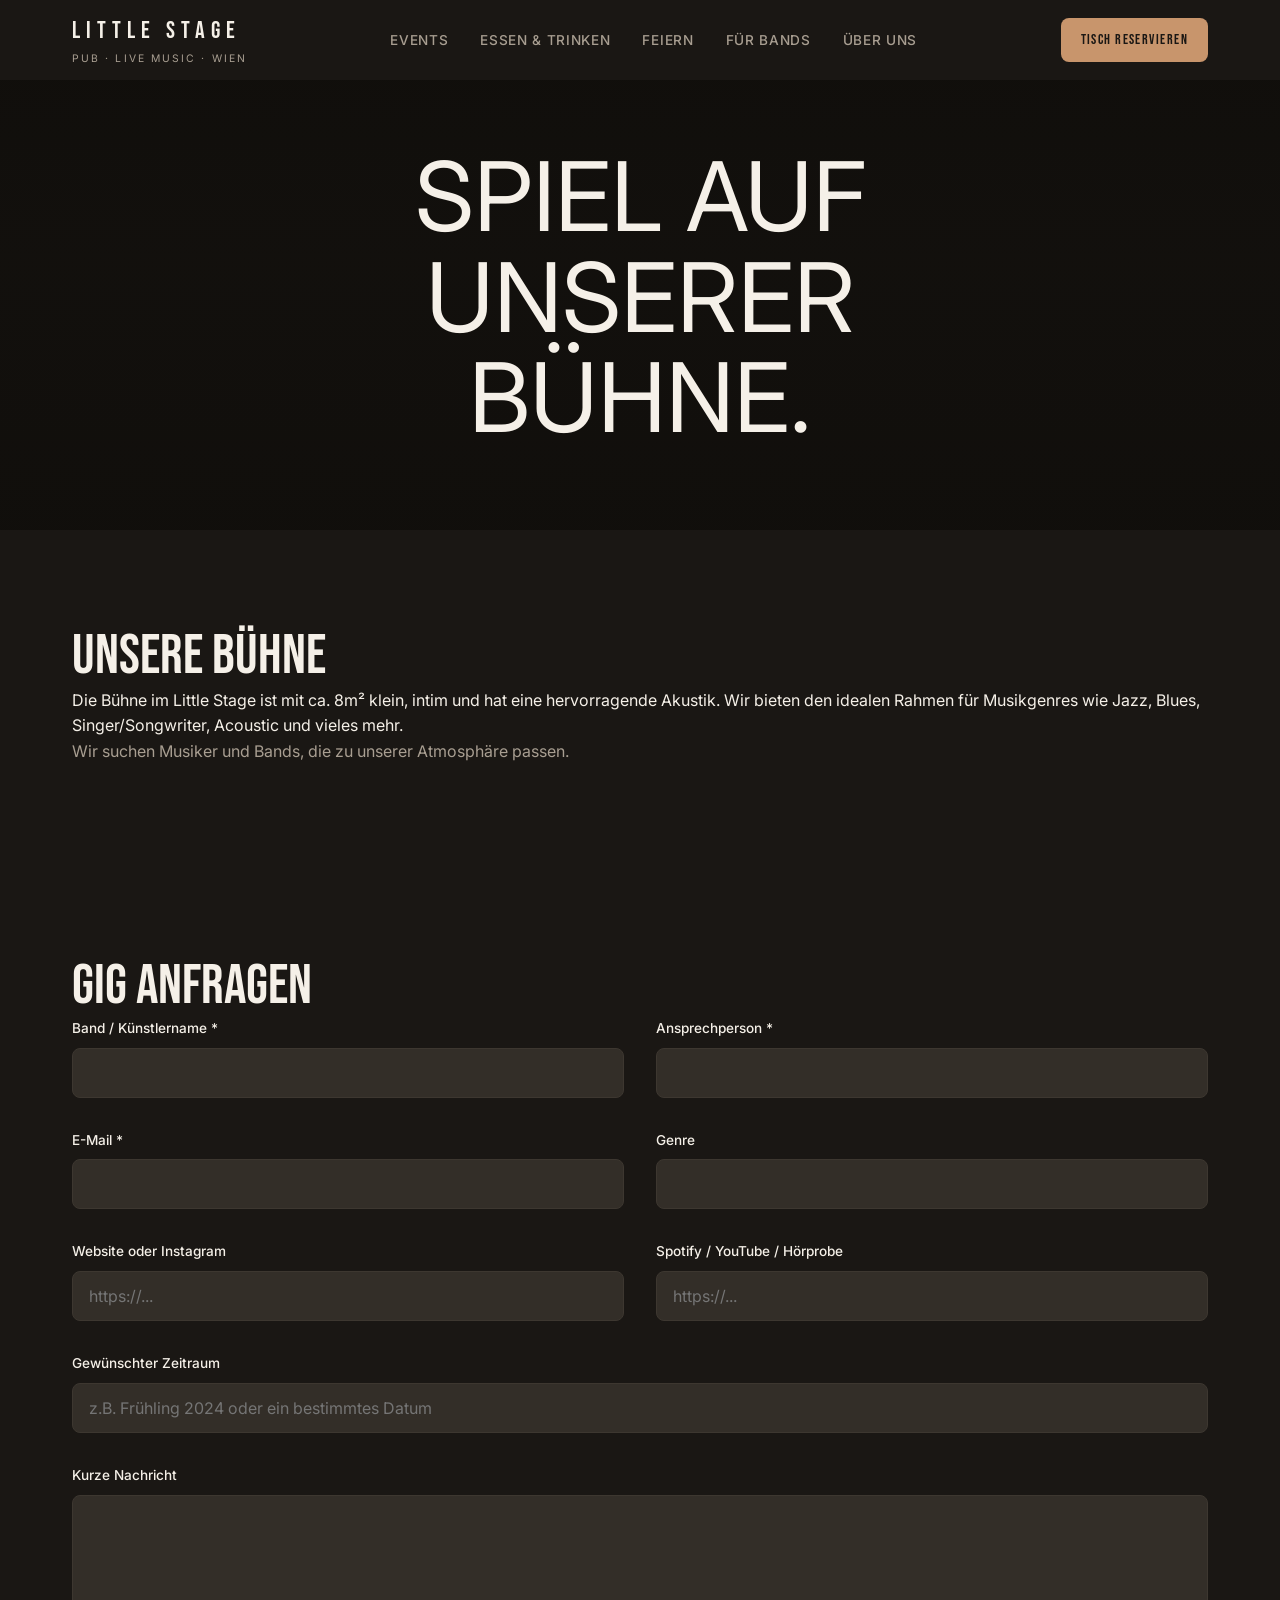
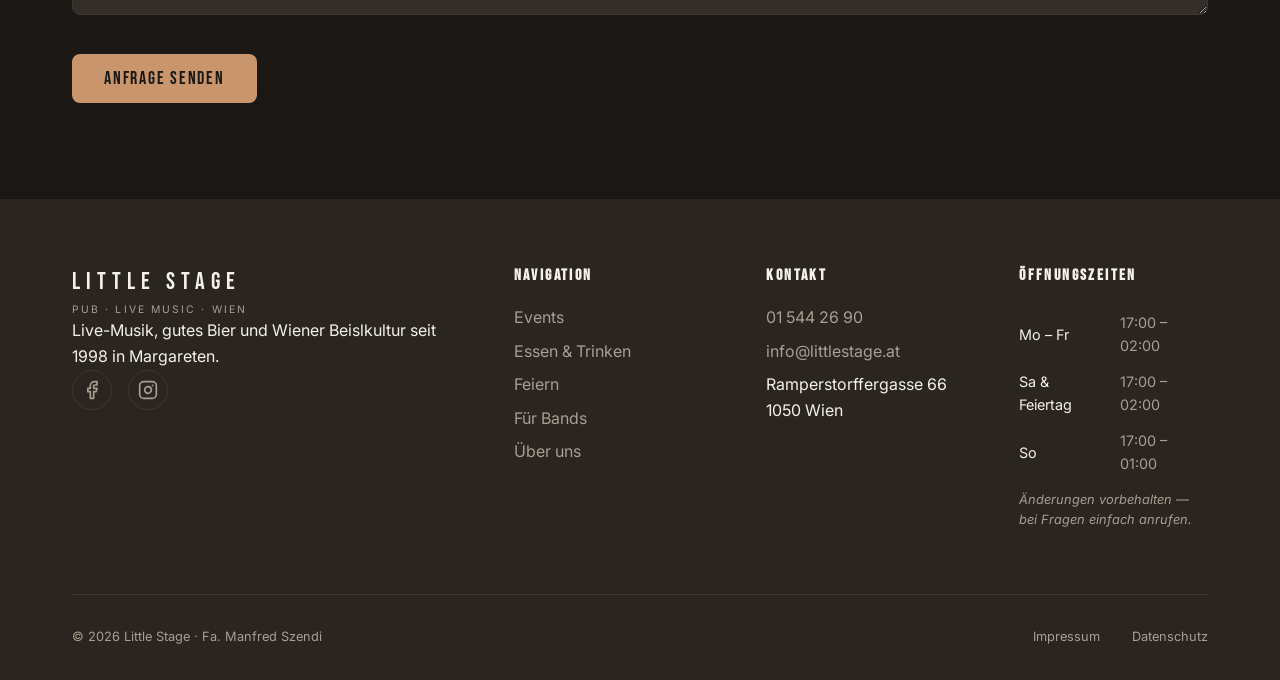
==== bands.html @ 41696528 "Little stage redesign demo" ====
<!DOCTYPE html>
<html lang="de-AT">
<head>
  <meta charset="UTF-8">
  <meta name="viewport" content="width=device-width, initial-scale=1.0">
  <title>Für Bands & Künstler — Little Stage Wien</title>
  <meta name="description" content="Du willst auf der Little Stage in Wien spielen? Bands, Solo-Acts und Live-Projekte können sich hier für einen Gig bewerben.">
  <link rel="canonical" href="https://littlestage.at/bands.html">
  <meta property="og:title" content="Für Bands & Künstler — Little Stage Wien">
  <meta property="og:description" content="Du willst auf der Little Stage in Wien spielen? Bands, Solo-Acts und Live-Projekte können sich hier für einen Gig bewerben.">
  <meta property="og:type" content="website">
  <meta property="og:locale" content="de_AT">
  <link rel="preconnect" href="https://fonts.googleapis.com">
  <link rel="preconnect" href="https://fonts.gstatic.com" crossorigin>
  <link href="https://fonts.googleapis.com/css2?family=Bebas+Neue&family=Inter:wght@400;500;600&display=swap" rel="stylesheet">
  <link rel="stylesheet" href="css/styles.css">
  <link rel="icon" href="data:image/svg+xml,<svg xmlns='http://www.w3.org/2000/svg' viewBox='0 0 100 100'><text y='.9em' font-size='90'>🎵</text></svg>">
  <style>
    .hero-small {
      min-height: 50vh;
      display: flex;
      align-items: center;
      justify-content: center;
      position: relative;
      background-size: cover;
      background-position: center;
      margin-top: 80px;
    }
  </style>
</head>
<body>

  <!-- ═══════════════════════════════════════════════ -->
  <!-- NAVIGATION                                      -->
  <!-- ═══════════════════════════════════════════════ -->
  <header class="nav" id="nav" role="banner">
    <div class="nav-inner container">
      <a href="/" class="nav-brand" aria-label="Little Stage — Startseite">
        <span class="nav-brand-name">Little Stage</span>
        <span class="nav-brand-tagline">Pub · Live Music · Wien</span>
      </a>
      <nav class="nav-links" aria-label="Hauptnavigation">
        <ul>
          <li><a href="index.html#events">Events</a></li>
          <li><a href="karte.html">Essen &amp; Trinken</a></li>
          <li><a href="feiern.html">Feiern</a></li>
          <li><a href="bands.html">Für Bands</a></li>
          <li><a href="ueber-uns.html">Über uns</a></li>
        </ul>
      </nav>
      <a href="index.html#reservieren" class="btn btn-primary btn-small nav-cta">Tisch reservieren</a>
      <button class="nav-mobile-toggle" aria-label="Menü öffnen" aria-expanded="false" aria-controls="mobile-menu">
        <span></span><span></span><span></span>
      </button>
    </div>
    <div class="nav-mobile-menu" id="mobile-menu" role="navigation" aria-label="Mobile Navigation">
      <ul>
        <li><a href="index.html#events">Events</a></li>
        <li><a href="karte.html">Essen &amp; Trinken</a></li>
        <li><a href="feiern.html">Feiern</a></li>
        <li><a href="bands.html">Für Bands</a></li>
        <li><a href="ueber-uns.html">Über uns</a></li>
      </ul>
      <a href="index.html#reservieren" class="btn btn-primary mobile-cta">Tisch reservieren</a>
    </div>
  </header>

  <main>
    <!-- HERO -->
    <section class="hero hero-small" id="hero">
      <div class="hero-bg" style="background-image: url('https://images.unsplash.com/photo-1511192336575-5a79af67a629?w=1920&q=80');" role="img" aria-label="Live-Musik im Little Stage"></div>
      <div class="hero-overlay"></div>
      <div class="hero-content">
        <h1 class="hero-headline">
          <span>Spiel auf unserer Bühne.</span>
        </h1>
      </div>
    </section>

    <!-- INFO TEXT -->
    <section class="section">
      <div class="container reveal">
        <h2>Unsere Bühne</h2>
        <p>Die Bühne im Little Stage ist mit ca. 8m² klein, intim und hat eine hervorragende Akustik. Wir bieten den idealen Rahmen für Musikgenres wie Jazz, Blues, Singer/Songwriter, Acoustic und vieles mehr.</p>
        <!-- Info text -->
        <p class="text-muted">Wir suchen Musiker und Bands, die zu unserer Atmosphäre passen.</p>
      </div>
    </section>

    <!-- FORM -->
    <section class="section" id="anfrage">
      <div class="container reveal">
        <h2>Gig anfragen</h2>
        <!-- Form submission needs backend -->
        <form action="#" method="POST" class="form">
          <div class="form-row">
            <div class="form-group">
              <label for="band_name">Band / Künstlername *</label>
              <input type="text" id="band_name" name="band_name" required>
            </div>
            <div class="form-group">
              <label for="contact_person">Ansprechperson *</label>
              <input type="text" id="contact_person" name="contact_person" required>
            </div>
          </div>
          <div class="form-row">
            <div class="form-group">
              <label for="email">E-Mail *</label>
              <input type="email" id="email" name="email" required>
            </div>
            <div class="form-group">
              <label for="genre">Genre</label>
              <input type="text" id="genre" name="genre">
            </div>
          </div>
          <div class="form-row">
            <div class="form-group">
              <label for="website">Website oder Instagram</label>
              <input type="text" id="website" name="website" placeholder="https://...">
            </div>
            <div class="form-group">
              <label for="media">Spotify / YouTube / Hörprobe</label>
              <input type="url" id="media" name="media" placeholder="https://...">
            </div>
          </div>
          <div class="form-group">
            <label for="period">Gewünschter Zeitraum</label>
            <input type="text" id="period" name="period" placeholder="z.B. Frühling 2024 oder ein bestimmtes Datum">
          </div>
          <div class="form-group">
            <label for="message">Kurze Nachricht</label>
            <textarea id="message" name="message" rows="4"></textarea>
          </div>
          <button type="submit" class="btn btn-primary">Anfrage senden</button>
        </form>
      </div>
    </section>
  </main>

  <!-- ═══════════════════════════════════════════════ -->
  <!-- FOOTER                                          -->
  <!-- ═══════════════════════════════════════════════ -->
  <footer class="footer" id="footer" role="contentinfo">
    <div class="container">
      <div class="footer-grid">

        <!-- Brand Column -->
        <div class="footer-col footer-brand-col">
          <a href="/" class="footer-brand" aria-label="Little Stage — Startseite">
            <span class="nav-brand-name">Little Stage</span>
            <span class="nav-brand-tagline">Pub · Live Music · Wien</span>
          </a>
          <p>
            Live-Musik, gutes Bier und Wiener Beislkultur
            seit 1998 in Margareten.
          </p>
          <div class="footer-social">
            <a href="https://www.facebook.com/LittleStage" target="_blank" rel="noopener" aria-label="Facebook">
              <svg width="20" height="20" viewBox="0 0 24 24" fill="none" stroke="currentColor" stroke-width="2" stroke-linecap="round" stroke-linejoin="round"><path d="M18 2h-3a5 5 0 0 0-5 5v3H7v4h3v8h4v-8h3l1-4h-4V7a1 1 0 0 1 1-1h3z"></path></svg>
            </a>
            <a href="#" aria-label="Instagram">
              <svg width="20" height="20" viewBox="0 0 24 24" fill="none" stroke="currentColor" stroke-width="2" stroke-linecap="round" stroke-linejoin="round"><rect x="2" y="2" width="20" height="20" rx="5" ry="5"></rect><path d="M16 11.37A4 4 0 1 1 12.63 8 4 4 0 0 1 16 11.37z"></path><line x1="17.5" y1="6.5" x2="17.51" y2="6.5"></line></svg>
            </a>
          </div>
        </div>

        <!-- Navigation Column -->
        <div class="footer-col">
          <h4>Navigation</h4>
          <ul>
            <li><a href="index.html#events">Events</a></li>
            <li><a href="karte.html">Essen &amp; Trinken</a></li>
            <li><a href="feiern.html">Feiern</a></li>
            <li><a href="bands.html">Für Bands</a></li>
            <li><a href="ueber-uns.html">Über uns</a></li>
          </ul>
        </div>

        <!-- Contact Column -->
        <div class="footer-col">
          <h4>Kontakt</h4>
          <ul>
            <li>
              <a href="tel:+4315442690">01 544 26 90</a>
            </li>
            <li>
              <a href="mailto:info@littlestage.at">info@littlestage.at</a>
            </li>
            <li>
              <address style="font-style: normal;">
                Ramperstorffergasse 66<br>
                1050 Wien
              </address>
            </li>
          </ul>
        </div>

        <!-- Hours Column -->
        <div class="footer-col">
          <h4>Öffnungszeiten</h4>
          <!-- Rendered from single SITE_DATA source by JS -->
          <div class="hours-container"></div>
        </div>

      </div>

      <!-- Footer Bottom -->
      <div class="footer-bottom">
        <p>&copy; <span id="copyright-year">2026</span> Little Stage · Fa. Manfred Szendi</p>
        <div class="footer-legal">
          <a href="impressum.html">Impressum</a>
          <a href="datenschutz.html">Datenschutz</a>
        </div>
      </div>
    </div>
  </footer>

  <!-- Scripts -->
  <script src="js/site-data.js"></script>
  <script src="js/main.js"></script>

</body>
</html>
---- css/styles.css ----
/* ==========================================================================
   LITTLE STAGE - Design System & Styles
   A Viennese pub & live-music venue.
   ========================================================================== */

/* --------------------------------------------------------------------------
   DESIGN TOKENS (CSS Custom Properties)
   -------------------------------------------------------------------------- */
:root {
  /* Colors */
  --color-bg: #1a1714;
  --color-bg-elevated: #2a2520;
  --color-bg-card: #332e28;
  --color-text: #f5f0e8;
  --color-text-muted: #a89e91;
  --color-accent: #c8956c;
  --color-accent-hover: #daa882;
  --color-accent-dark: #a07850;
  --color-border: #3d3730;
  --color-overlay: rgba(15, 13, 10, 0.7);
  --color-overlay-heavy: rgba(15, 13, 10, 0.85);

  /* Typography */
  --font-display: 'Bebas Neue', 'Arial Narrow', sans-serif;
  --font-body: 'Inter', -apple-system, BlinkMacSystemFont, 'Segoe UI', sans-serif;

  /* Spacing */
  --space-xs: 0.5rem;
  --space-sm: 1rem;
  --space-md: 2rem;
  --space-lg: 4rem;
  --space-xl: 6rem;
  --space-2xl: 8rem;

  /* Border Radius */
  --radius-sm: 4px;
  --radius-md: 8px;
  --radius-lg: 12px;

  /* Transitions */
  --transition-fast: 0.2s ease;
  --transition-base: 0.4s ease;
  --transition-slow: 0.6s cubic-bezier(0.16, 1, 0.3, 1);

  /* Layout */
  --max-width: 1200px;
  --max-width-narrow: 800px;
}

/* --------------------------------------------------------------------------
   1. RESET & BASE
   -------------------------------------------------------------------------- */
*,
*::before,
*::after {
  box-sizing: border-box;
  margin: 0;
  padding: 0;
}

html {
  scroll-behavior: smooth;
}

body {
  background-color: var(--color-bg);
  color: var(--color-text);
  font-family: var(--font-body);
  line-height: 1.6;
  font-size: 1rem;
  overflow-x: hidden;
}

img,
picture,
video,
canvas,
svg {
  display: block;
  max-width: 100%;
}

::selection {
  background-color: var(--color-accent);
  color: var(--color-bg);
}

/* Typography Base */
h1, h2, h3, h4, h5, h6 {
  color: var(--color-text);
  margin: 0;
  font-weight: normal;
}

h1 {
  font-family: var(--font-display);
  font-size: clamp(3rem, 8vw, 6rem);
  line-height: 1.05;
  text-transform: uppercase;
}

h2 {
  font-family: var(--font-display);
  font-size: clamp(2rem, 5vw, 3.5rem);
  line-height: 1.1;
  text-transform: uppercase;
}

h3 {
  font-family: var(--font-display);
  font-size: 1.5rem;
}

h4 {
  font-family: var(--font-body);
  font-weight: 600;
  font-size: 1.1rem;
}

p, li, span {
  font-family: var(--font-body);
  font-weight: 400;
}

small, .small {
  font-size: 0.875rem;
}

/* --------------------------------------------------------------------------
   2. CONTAINER
   -------------------------------------------------------------------------- */
.container {
  max-width: var(--max-width);
  margin: 0 auto;
  padding: 0 var(--space-md);
}

/* --------------------------------------------------------------------------
   3. BUTTONS
   -------------------------------------------------------------------------- */
.btn {
  display: inline-flex;
  align-items: center;
  gap: 0.5rem;
  padding: 0.875rem 2rem;
  font-family: var(--font-display);
  font-size: 1.1rem;
  letter-spacing: 0.1em;
  text-transform: uppercase;
  text-decoration: none;
  border: none;
  border-radius: var(--radius-md);
  cursor: pointer;
  transition: all var(--transition-fast);
}

.btn:focus-visible {
  outline: 2px solid var(--color-accent);
  outline-offset: 2px;
}

.btn-primary {
  background-color: var(--color-accent);
  color: #1a1714;
}

.btn-primary:hover {
  background-color: var(--color-accent-hover);
}

.btn-secondary {
  background-color: transparent;
  border: 2px solid var(--color-accent);
  color: var(--color-accent);
}

.btn-secondary:hover {
  background-color: var(--color-accent);
  color: var(--color-bg);
}

.btn-outline {
  background-color: transparent;
  border: 1px solid var(--color-border);
  color: var(--color-text-muted);
}

.btn-outline:hover {
  border-color: var(--color-accent);
  color: var(--color-accent);
}

.btn-small {
  padding: 0.625rem 1.25rem;
  font-size: 0.9rem;
}

/* --------------------------------------------------------------------------
   4. NAVIGATION (.nav)
   -------------------------------------------------------------------------- */
.nav {
  position: fixed;
  top: 0;
  left: 0;
  width: 100%;
  z-index: 1000;
  background-color: transparent;
  transition: background-color var(--transition-base);
}

.nav.scrolled {
  background-color: rgba(42, 37, 32, 0.95);
  backdrop-filter: blur(10px);
  box-shadow: 0 4px 20px rgba(0, 0, 0, 0.3);
}

.nav-inner {
  display: flex;
  justify-content: space-between;
  align-items: center;
  height: 80px;
}

.nav-brand {
  display: flex;
  flex-direction: column;
  text-decoration: none;
}

.nav-brand-name {
  font-family: var(--font-display);
  font-size: 1.5rem;
  letter-spacing: 0.25em;
  text-transform: uppercase;
  color: var(--color-text);
  text-decoration: none;
}

.nav-brand-tagline {
  font-family: var(--font-body);
  font-size: 0.65rem;
  letter-spacing: 0.2em;
  text-transform: uppercase;
  color: var(--color-text-muted);
}

.nav-links {
  display: none;
  gap: 2rem;
  list-style: none;
}

.nav-links a {
  font-family: var(--font-body);
  font-size: 0.85rem;
  font-weight: 500;
  letter-spacing: 0.05em;
  text-transform: uppercase;
  color: var(--color-text-muted);
  text-decoration: none;
  transition: color var(--transition-fast);
  position: relative;
}

.nav-links a:hover {
  color: var(--color-text);
}

.nav-links a::after {
  content: '';
  position: absolute;
  bottom: -4px;
  left: 0;
  width: 100%;
  height: 2px;
  background-color: var(--color-accent);
  transform: scaleX(0);
  transform-origin: left center;
  transition: transform var(--transition-fast);
}

.nav-links ul {
  display: flex;
  gap: 2rem;
  list-style: none;
}

.nav-links a:hover::after {
  transform: scaleX(1);
}

.nav-mobile-menu ul {
  list-style: none;
  display: flex;
  flex-direction: column;
  gap: 1rem;
  text-align: center;
}

.nav-cta {
  display: none;
}

.nav-mobile-toggle {
  display: flex;
  flex-direction: column;
  gap: 5px;
  background: none;
  border: none;
  cursor: pointer;
  padding: 0.5rem;
}

.nav-mobile-toggle span {
  width: 24px;
  height: 2px;
  background-color: var(--color-text);
  transition: all var(--transition-base);
}

.nav-mobile-toggle.active span:nth-child(1) {
  transform: translateY(7px) rotate(45deg);
}

.nav-mobile-toggle.active span:nth-child(2) {
  opacity: 0;
}

.nav-mobile-toggle.active span:nth-child(3) {
  transform: translateY(-7px) rotate(-45deg);
}

.nav-mobile-menu {
  position: fixed;
  top: 80px;
  left: 0;
  width: 100%;
  background-color: var(--color-bg-elevated);
  padding: var(--space-lg) var(--space-md);
  transform: translateY(-100%);
  opacity: 0;
  visibility: hidden;
  transition: all var(--transition-base);
  display: flex;
  flex-direction: column;
  gap: 1.5rem;
}

.nav-mobile-menu.active {
  transform: translateY(0);
  opacity: 1;
  visibility: visible;
}

.nav-mobile-menu a {
  font-family: var(--font-body);
  font-size: 1.25rem;
  font-weight: 500;
  letter-spacing: 0.05em;
  text-transform: uppercase;
  color: var(--color-text);
  text-decoration: none;
  text-align: center;
}

.nav-mobile-menu .btn {
  margin-top: var(--space-md);
  justify-content: center;
}

/* --------------------------------------------------------------------------
   5. HERO (.hero)
   -------------------------------------------------------------------------- */
.hero {
  position: relative;
  min-height: 100vh;
  display: flex;
  align-items: center;
  justify-content: center;
  overflow: hidden;
}

@keyframes heroZoom {
  from {
    transform: scale(1);
  }
  to {
    transform: scale(1.05);
  }
}

.hero-bg {
  position: absolute;
  inset: 0;
  background-size: cover;
  background-position: center;
  z-index: 0;
  animation: heroZoom 20s ease-in-out infinite alternate;
}

.hero-overlay {
  position: absolute;
  inset: 0;
  background: linear-gradient(to bottom, var(--color-overlay-heavy), var(--color-overlay) 40%, var(--color-overlay-heavy));
  z-index: 1;
}

.hero-content {
  position: relative;
  z-index: 2;
  text-align: center;
  max-width: 800px;
  padding: var(--space-md);
}

.hero-headline {
  margin-bottom: var(--space-sm);
}

.hero-headline span,
.hero-headline br {
  display: block;
}

.hero-subtitle {
  font-family: var(--font-body);
  font-size: clamp(1rem, 2.5vw, 1.25rem);
  color: var(--color-text-muted);
  margin-bottom: var(--space-md);
  max-width: 600px;
  margin-inline: auto;
}

.hero-ctas {
  display: flex;
  gap: var(--space-sm);
  justify-content: center;
  flex-wrap: wrap;
  margin-bottom: var(--space-lg);
}

.hero-location {
  font-family: var(--font-body);
  font-size: 0.85rem;
  color: var(--color-text-muted);
  letter-spacing: 0.1em;
}

/* --------------------------------------------------------------------------
   6. SECTION BASE
   -------------------------------------------------------------------------- */
.section {
  padding: var(--space-lg) 0;
}

.section-header {
  text-align: center;
  margin-bottom: var(--space-lg);
}

.section-header h2 {
  margin-bottom: var(--space-xs);
}

.section-header p {
  color: var(--color-text-muted);
  max-width: 600px;
  margin-inline: auto;
}

.section-dark {
  background-color: var(--color-bg-elevated);
}

/* Page Header (subpage hero banner) */
.page-header {
  position: relative;
  min-height: 40vh;
  display: flex;
  align-items: center;
  justify-content: center;
  background-size: cover;
  background-position: center;
  margin-top: 80px;
}

.page-header .hero-overlay {
  position: absolute;
  inset: 0;
  background: linear-gradient(to bottom, var(--color-overlay-heavy), var(--color-overlay) 50%, var(--color-overlay-heavy));
  z-index: 1;
}

.page-header .hero-content {
  position: relative;
  z-index: 2;
  text-align: center;
  padding: var(--space-lg) var(--space-md);
}

.page-header h1 {
  font-size: clamp(2.5rem, 6vw, 4.5rem);
}

.page-header h1 span {
  display: block;
}

/* --------------------------------------------------------------------------
   7. EVENTS SECTION (.events-section)
   -------------------------------------------------------------------------- */
.events-grid {
  display: grid;
  grid-template-columns: 1fr;
  gap: var(--space-md);
}

.event-card {
  background-color: var(--color-bg-card);
  border-radius: var(--radius-lg);
  overflow: hidden;
  transition: transform var(--transition-fast), box-shadow var(--transition-fast);
  border-left: 3px solid var(--color-accent);
}

.event-card:hover {
  transform: translateY(-4px);
  box-shadow: 0 10px 25px rgba(0, 0, 0, 0.4);
}

.event-card-image {
  height: 180px;
  overflow: hidden;
}

.event-card-image img {
  width: 100%;
  height: 100%;
  object-fit: cover;
  transition: transform var(--transition-slow);
}

.event-card:hover .event-card-image img {
  transform: scale(1.05);
}

.event-card-content {
  padding: var(--space-md);
  display: flex;
  gap: var(--space-sm);
}

.event-card-date {
  display: flex;
  flex-direction: column;
  align-items: center;
  min-width: 60px;
  padding-right: var(--space-sm);
  border-right: 1px solid var(--color-border);
}

.event-card-date .day {
  font-family: var(--font-display);
  font-size: 2.5rem;
  line-height: 1;
  color: var(--color-accent);
}

.event-card-date .month {
  font-family: var(--font-display);
  font-size: 0.9rem;
  letter-spacing: 0.15em;
  text-transform: uppercase;
  color: var(--color-text-muted);
}

.event-card-info {
  flex: 1;
}

.event-card-title {
  font-family: var(--font-display);
  font-size: 1.4rem;
  letter-spacing: 0.05em;
  margin-bottom: var(--space-xs);
}

.event-card-genre {
  display: inline-block;
  font-family: var(--font-body);
  font-size: 0.75rem;
  font-weight: 500;
  text-transform: uppercase;
  letter-spacing: 0.1em;
  color: var(--color-accent);
  background-color: rgba(200, 149, 108, 0.1);
  padding: 0.2rem 0.6rem;
  border-radius: 20px;
  margin-bottom: var(--space-xs);
}

.event-card-time {
  font-family: var(--font-body);
  font-size: 0.85rem;
  color: var(--color-text-muted);
  margin-bottom: var(--space-sm);
}

.event-card-time::before {
  content: '🕐 ';
}

.event-card-link {
  font-family: var(--font-display);
  font-size: 0.9rem;
  letter-spacing: 0.1em;
  color: var(--color-accent);
  text-decoration: none;
  display: inline-flex;
  align-items: center;
  gap: 0.25rem;
  transition: gap var(--transition-fast);
}

.event-card-link:hover {
  gap: 0.5rem;
}

.events-empty {
  text-align: center;
  padding: var(--space-lg);
  color: var(--color-text-muted);
}

.events-more {
  text-align: center;
  margin-top: var(--space-lg);
}

/* --------------------------------------------------------------------------
   8. ABOUT SECTION (.about-section)
   -------------------------------------------------------------------------- */
.about-grid {
  display: grid;
  grid-template-columns: 1fr;
  gap: var(--space-lg);
  align-items: center;
}

.about-image {
  border-radius: var(--radius-lg);
  overflow: hidden;
  order: -1;
}

.about-image img {
  width: 100%;
  height: 100%;
  object-fit: cover;
  aspect-ratio: 4/3;
}

.about-text h2 {
  text-align: left;
  margin-bottom: var(--space-sm);
}

.about-text p {
  color: var(--color-text-muted);
  margin-bottom: var(--space-md);
}

.about-text .text-link {
  color: var(--color-accent);
  text-decoration: none;
  font-weight: 500;
  display: inline-flex;
  align-items: center;
  gap: 0.25rem;
  transition: gap var(--transition-fast);
}

.about-text .text-link:hover {
  gap: 0.5rem;
}

/* --------------------------------------------------------------------------
   9. FOOD SECTION (.food-section)
   -------------------------------------------------------------------------- */
.food-grid {
  display: grid;
  grid-template-columns: 1fr;
  gap: var(--space-lg);
  align-items: center;
}

.food-images {
  display: grid;
  grid-template-columns: 1fr 1fr;
  gap: var(--space-sm);
}

.food-images img {
  border-radius: var(--radius-md);
  overflow: hidden;
  width: 100%;
  height: 100%;
  object-fit: cover;
}

.food-text h2 {
  text-align: left;
  margin-bottom: var(--space-sm);
}

.food-text p {
  color: var(--color-text-muted);
  margin-bottom: var(--space-md);
}

/* --------------------------------------------------------------------------
   10. PRIVATE EVENTS SECTION (.private-section)
   -------------------------------------------------------------------------- */
.private-section {
  position: relative;
  background-size: cover;
  background-position: center;
  background-attachment: fixed;
  min-height: 500px;
  display: flex;
  align-items: center;
}

.private-overlay {
  position: absolute;
  inset: 0;
  background-color: var(--color-overlay-heavy);
}

.private-content {
  position: relative;
  z-index: 2;
  max-width: 650px;
}

.private-content h2 {
  text-align: left;
  margin-bottom: var(--space-sm);
}

.private-content h2 span {
  display: block;
}

.private-content p {
  color: var(--color-text-muted);
  margin-bottom: var(--space-md);
  font-size: 1.1rem;
}

.private-ctas {
  display: flex;
  gap: var(--space-sm);
  flex-wrap: wrap;
}

/* --------------------------------------------------------------------------
   11. BANDS SECTION (.bands-section)
   -------------------------------------------------------------------------- */
.bands-section {
  text-align: center;
  background-color: var(--color-bg-elevated);
}

.bands-section .container {
  max-width: var(--max-width-narrow);
}

.bands-content p {
  color: var(--color-text-muted);
  margin-bottom: var(--space-md);
  max-width: 500px;
  margin-inline: auto;
}

.bands-content .btn {
  margin-top: var(--space-xs);
}

/* --------------------------------------------------------------------------
   12. REVIEWS SECTION (.reviews-section)
   -------------------------------------------------------------------------- */
.reviews-grid {
  display: grid;
  grid-template-columns: 1fr;
  gap: var(--space-md);
}

.review-card {
  background-color: var(--color-bg-card);
  padding: var(--space-md);
  border-radius: var(--radius-lg);
  position: relative;
}

.review-card::before {
  content: '"';
  font-family: var(--font-display);
  font-size: 4rem;
  color: var(--color-accent);
  opacity: 0.3;
  position: absolute;
  top: 0.5rem;
  left: 1rem;
  line-height: 1;
}

.review-card-text {
  font-family: var(--font-body);
  font-style: italic;
  color: var(--color-text);
  margin-bottom: var(--space-sm);
  padding-top: var(--space-md);
}

.review-card-author {
  font-family: var(--font-body);
  font-size: 0.85rem;
  color: var(--color-text-muted);
}

.review-card-rating {
  color: var(--color-accent);
  margin-bottom: var(--space-xs);
}

.reviews-google {
  text-align: center;
  margin-top: var(--space-lg);
  display: flex;
  align-items: center;
  justify-content: center;
  gap: var(--space-sm);
}

.reviews-google-score {
  font-family: var(--font-display);
  font-size: 2.5rem;
  color: var(--color-accent);
}

.reviews-google-info {
  text-align: left;
  font-family: var(--font-body);
  font-size: 0.85rem;
  color: var(--color-text-muted);
}

/* --------------------------------------------------------------------------
   13. GALLERY SECTION (.gallery-section)
   -------------------------------------------------------------------------- */
.gallery-grid {
  display: grid;
  grid-template-columns: repeat(2, 1fr);
  gap: var(--space-xs);
}

.gallery-item {
  border-radius: var(--radius-sm);
  overflow: hidden;
  cursor: pointer;
  aspect-ratio: 1;
  position: relative;
}

.gallery-item img {
  width: 100%;
  height: 100%;
  object-fit: cover;
  transition: transform var(--transition-slow);
}

.gallery-item:hover img {
  transform: scale(1.1);
}

.gallery-item::after {
  content: '';
  position: absolute;
  inset: 0;
  background: linear-gradient(transparent 60%, rgba(0, 0, 0, 0.4));
  opacity: 0;
  transition: opacity var(--transition-base);
}

.gallery-item:hover::after {
  opacity: 1;
}

.gallery-item:first-child,
.gallery-item:last-child {
  grid-column: span 2;
}

/* --------------------------------------------------------------------------
   14. LIGHTBOX (.lightbox)
   -------------------------------------------------------------------------- */
.lightbox {
  position: fixed;
  inset: 0;
  z-index: 2000;
  background-color: rgba(0, 0, 0, 0.95);
  display: flex;
  align-items: center;
  justify-content: center;
  opacity: 0;
  visibility: hidden;
  transition: all var(--transition-base);
}

.lightbox.active {
  opacity: 1;
  visibility: visible;
}

.lightbox-image {
  max-width: 90vw;
  max-height: 85vh;
  object-fit: contain;
  border-radius: var(--radius-sm);
}

.lightbox-close {
  position: absolute;
  top: 1.5rem;
  right: 1.5rem;
  background: none;
  border: none;
  color: white;
  font-size: 2rem;
  cursor: pointer;
  width: 48px;
  height: 48px;
  display: flex;
  align-items: center;
  justify-content: center;
  transition: color var(--transition-fast);
}

.lightbox-close:hover {
  color: var(--color-accent);
}

.lightbox-nav {
  position: absolute;
  top: 50%;
  transform: translateY(-50%);
  background: none;
  border: none;
  color: white;
  font-size: 2rem;
  cursor: pointer;
  padding: 1rem;
  transition: color var(--transition-fast);
}

.lightbox-nav:hover {
  color: var(--color-accent);
}

.lightbox-prev {
  left: 1rem;
}

.lightbox-next {
  right: 1rem;
}

/* --------------------------------------------------------------------------
   15. VISIT SECTION (.visit-section)
   -------------------------------------------------------------------------- */
.visit-grid {
  display: grid;
  grid-template-columns: 1fr;
  gap: var(--space-lg);
}

.visit-col h3 {
  font-family: var(--font-display);
  margin-bottom: var(--space-sm);
}

.visit-hours table {
  width: 100%;
  font-family: var(--font-body);
  font-size: 0.9rem;
}

.visit-hours td {
  padding: 0.4rem 0;
  color: var(--color-text-muted);
}

.visit-hours td:first-child {
  color: var(--color-text);
}

.visit-map {
  grid-column: span 1;
  height: 250px;
  border-radius: var(--radius-lg);
  overflow: hidden;
  background-color: var(--color-bg-card);
}

.visit-actions {
  display: flex;
  gap: var(--space-sm);
  margin-top: var(--space-sm);
}

/* --------------------------------------------------------------------------
   16. FOOTER (.footer)
   -------------------------------------------------------------------------- */
.footer {
  background-color: var(--color-bg-elevated);
  padding: var(--space-lg) 0 var(--space-md);
}

.footer-grid {
  display: grid;
  grid-template-columns: 1fr;
  gap: var(--space-lg);
}

.footer-brand {
  font-family: var(--font-display);
  font-size: 1.8rem;
  letter-spacing: 0.25em;
  text-transform: uppercase;
  color: var(--color-text);
  text-decoration: none;
  display: flex;
  flex-direction: column;
}

.footer-brand p {
  color: var(--color-text-muted);
  margin-top: var(--space-sm);
  max-width: 300px;
  font-family: var(--font-body);
  font-size: 1rem;
  letter-spacing: normal;
  text-transform: none;
}

.footer-col h4 {
  font-family: var(--font-display);
  font-size: 1rem;
  letter-spacing: 0.15em;
  text-transform: uppercase;
  margin-bottom: var(--space-sm);
  color: var(--color-text);
}

.footer-col ul {
  list-style: none;
}

.footer-col li {
  margin-bottom: 0.5rem;
}

.footer-col a {
  color: var(--color-text-muted);
  text-decoration: none;
  transition: color var(--transition-fast);
}

.footer-col a:hover {
  color: var(--color-accent);
}

.footer-social {
  display: flex;
  gap: var(--space-sm);
}

.footer-social a {
  width: 40px;
  height: 40px;
  display: flex;
  align-items: center;
  justify-content: center;
  border-radius: 50%;
  border: 1px solid var(--color-border);
  color: var(--color-text-muted);
  transition: all var(--transition-fast);
}

.footer-social a:hover {
  border-color: var(--color-accent);
  color: var(--color-accent);
}

.footer-bottom {
  border-top: 1px solid var(--color-border);
  margin-top: var(--space-lg);
  padding-top: var(--space-md);
  display: flex;
  justify-content: space-between;
  align-items: center;
  flex-wrap: wrap;
  gap: var(--space-sm);
}

.footer-bottom p {
  font-family: var(--font-body);
  font-size: 0.8rem;
  color: var(--color-text-muted);
}

.footer-legal {
  display: flex;
  gap: var(--space-md);
}

.footer-legal a {
  color: var(--color-text-muted);
  text-decoration: none;
  font-size: 0.8rem;
  transition: color var(--transition-fast);
}

.footer-legal a:hover {
  color: var(--color-accent);
}

/* --------------------------------------------------------------------------
   17. SCROLL REVEAL ANIMATION
   -------------------------------------------------------------------------- */
.reveal {
  opacity: 0;
  transform: translateY(30px);
  transition: opacity var(--transition-slow), transform var(--transition-slow);
}

.reveal.visible {
  opacity: 1;
  transform: translateY(0);
}

.reveal-delay-1 { transition-delay: 0.1s; }
.reveal-delay-2 { transition-delay: 0.2s; }
.reveal-delay-3 { transition-delay: 0.3s; }

/* --------------------------------------------------------------------------
   18. FORMS
   -------------------------------------------------------------------------- */
.form-group {
  margin-bottom: var(--space-md);
}

.form-group label {
  display: block;
  font-family: var(--font-body);
  font-size: 0.85rem;
  font-weight: 500;
  margin-bottom: var(--space-xs);
  color: var(--color-text);
}

.form-group input,
.form-group textarea,
.form-group select {
  width: 100%;
  padding: 0.875rem 1rem;
  background-color: var(--color-bg-card);
  border: 1px solid var(--color-border);
  border-radius: var(--radius-md);
  color: var(--color-text);
  font-family: var(--font-body);
  font-size: 1rem;
  transition: border-color var(--transition-fast), box-shadow var(--transition-fast);
}

.form-group input:focus,
.form-group textarea:focus,
.form-group select:focus {
  border-color: var(--color-accent);
  outline: none;
  box-shadow: 0 0 0 3px rgba(200, 149, 108, 0.2);
}

.form-group textarea {
  min-height: 120px;
  resize: vertical;
}

.form-row {
  display: grid;
  grid-template-columns: 1fr;
  gap: var(--space-md);
}

/* --------------------------------------------------------------------------
   19. UTILITIES
   -------------------------------------------------------------------------- */
.text-accent { color: var(--color-accent); }
.text-muted { color: var(--color-text-muted); }
.text-center { text-align: center; }

.sr-only {
  position: absolute;
  width: 1px;
  height: 1px;
  padding: 0;
  margin: -1px;
  overflow: hidden;
  clip: rect(0, 0, 0, 0);
  white-space: nowrap;
  border: 0;
}

.section-divider {
  width: 60px;
  height: 2px;
  background-color: var(--color-accent);
  margin: 0 auto var(--space-md);
}

/* Contact & Social Links */
.contact-link {
  color: var(--color-text-muted);
  text-decoration: none;
  transition: color var(--transition-fast);
}

.contact-link:hover {
  color: var(--color-accent);
}

.social-link-large {
  display: flex;
  align-items: center;
  gap: 0.75rem;
  color: var(--color-text-muted);
  text-decoration: none;
  padding: 0.75rem 0;
  transition: color var(--transition-fast);
}

.social-link-large:hover {
  color: var(--color-accent);
}

.social-link-large svg {
  flex-shrink: 0;
}

.visit-social {
  display: flex;
  flex-direction: column;
  gap: 0.5rem;
}

/* Hours container table styling (reusable) */
.hours-container table {
  width: 100%;
  font-family: var(--font-body);
  font-size: 0.9rem;
  border-collapse: collapse;
}

.hours-container td {
  padding: 0.4rem 0;
  color: var(--color-text-muted);
}

.hours-container td:first-child {
  color: var(--color-text);
  padding-right: 1rem;
}

.hours-note {
  font-size: 0.8rem;
  color: var(--color-text-muted);
  margin-top: var(--space-xs);
  font-style: italic;
}

/* Google Rating */
.google-rating-score {
  font-family: var(--font-display);
  font-size: 2.5rem;
  color: var(--color-accent);
}

.google-rating-stars {
  color: var(--color-accent);
  font-size: 1.2rem;
}

.google-rating-count {
  font-family: var(--font-body);
  font-size: 0.85rem;
  color: var(--color-text-muted);
}

/* Map iframe */
.visit-map iframe {
  width: 100%;
  height: 100%;
  border: none;
}

/* --------------------------------------------------------------------------
   21. MENU PAGE STYLES
   -------------------------------------------------------------------------- */
.menu-section {
  padding: var(--space-xl) 0;
}

.menu-category {
  margin-bottom: var(--space-lg);
}

.menu-category h3 {
  font-family: var(--font-display);
  font-size: 1.5rem;
  border-bottom: 2px solid var(--color-accent);
  padding-bottom: var(--space-xs);
  margin-bottom: var(--space-md);
}

.menu-item {
  display: flex;
  justify-content: space-between;
  padding: var(--space-xs) 0;
  border-bottom: 1px solid var(--color-border);
}

.menu-item:last-child {
  border-bottom: none;
}

.menu-item-name {
  font-weight: 500;
}

.menu-item-description {
  color: var(--color-text-muted);
  font-size: 0.85rem;
}

.menu-item-price {
  font-family: var(--font-display);
  font-size: 1.1rem;
  color: var(--color-accent);
  white-space: nowrap;
}

/* --------------------------------------------------------------------------
   20. RESPONSIVE BREAKPOINTS
   -------------------------------------------------------------------------- */
/* Tablet */
@media (min-width: 768px) {
  .section {
    padding: var(--space-xl) 0;
  }
  
  .gallery-grid {
    grid-template-columns: repeat(3, 1fr);
  }
  
  .footer-grid {
    grid-template-columns: 2fr 1fr 1fr;
  }
  
  .form-row {
    grid-template-columns: 1fr 1fr;
  }
}

/* Desktop */
@media (min-width: 1024px) {
  .nav-links {
    display: flex;
  }
  
  .nav-cta {
    display: inline-flex;
  }
  
  .nav-mobile-toggle {
    display: none;
  }
  
  .events-grid {
    grid-template-columns: repeat(3, 1fr);
  }
  
  .about-grid {
    grid-template-columns: 1fr 1fr;
  }
  
  .about-image {
    order: 0;
  }
  
  .food-grid {
    grid-template-columns: 1fr 1fr;
  }
  
  .reviews-grid {
    grid-template-columns: repeat(3, 1fr);
  }
  
  .gallery-grid {
    grid-template-columns: repeat(4, 1fr);
  }
  
  .visit-grid {
    grid-template-columns: repeat(3, 1fr);
  }
  
  .visit-map {
    grid-column: span 3;
    height: 300px;
  }
  
  .footer-grid {
    grid-template-columns: 2fr 1fr 1fr 1fr;
  }
}

/* Large */
@media (min-width: 1280px) {
  /* Add specific adjustments for large screens if needed */
}
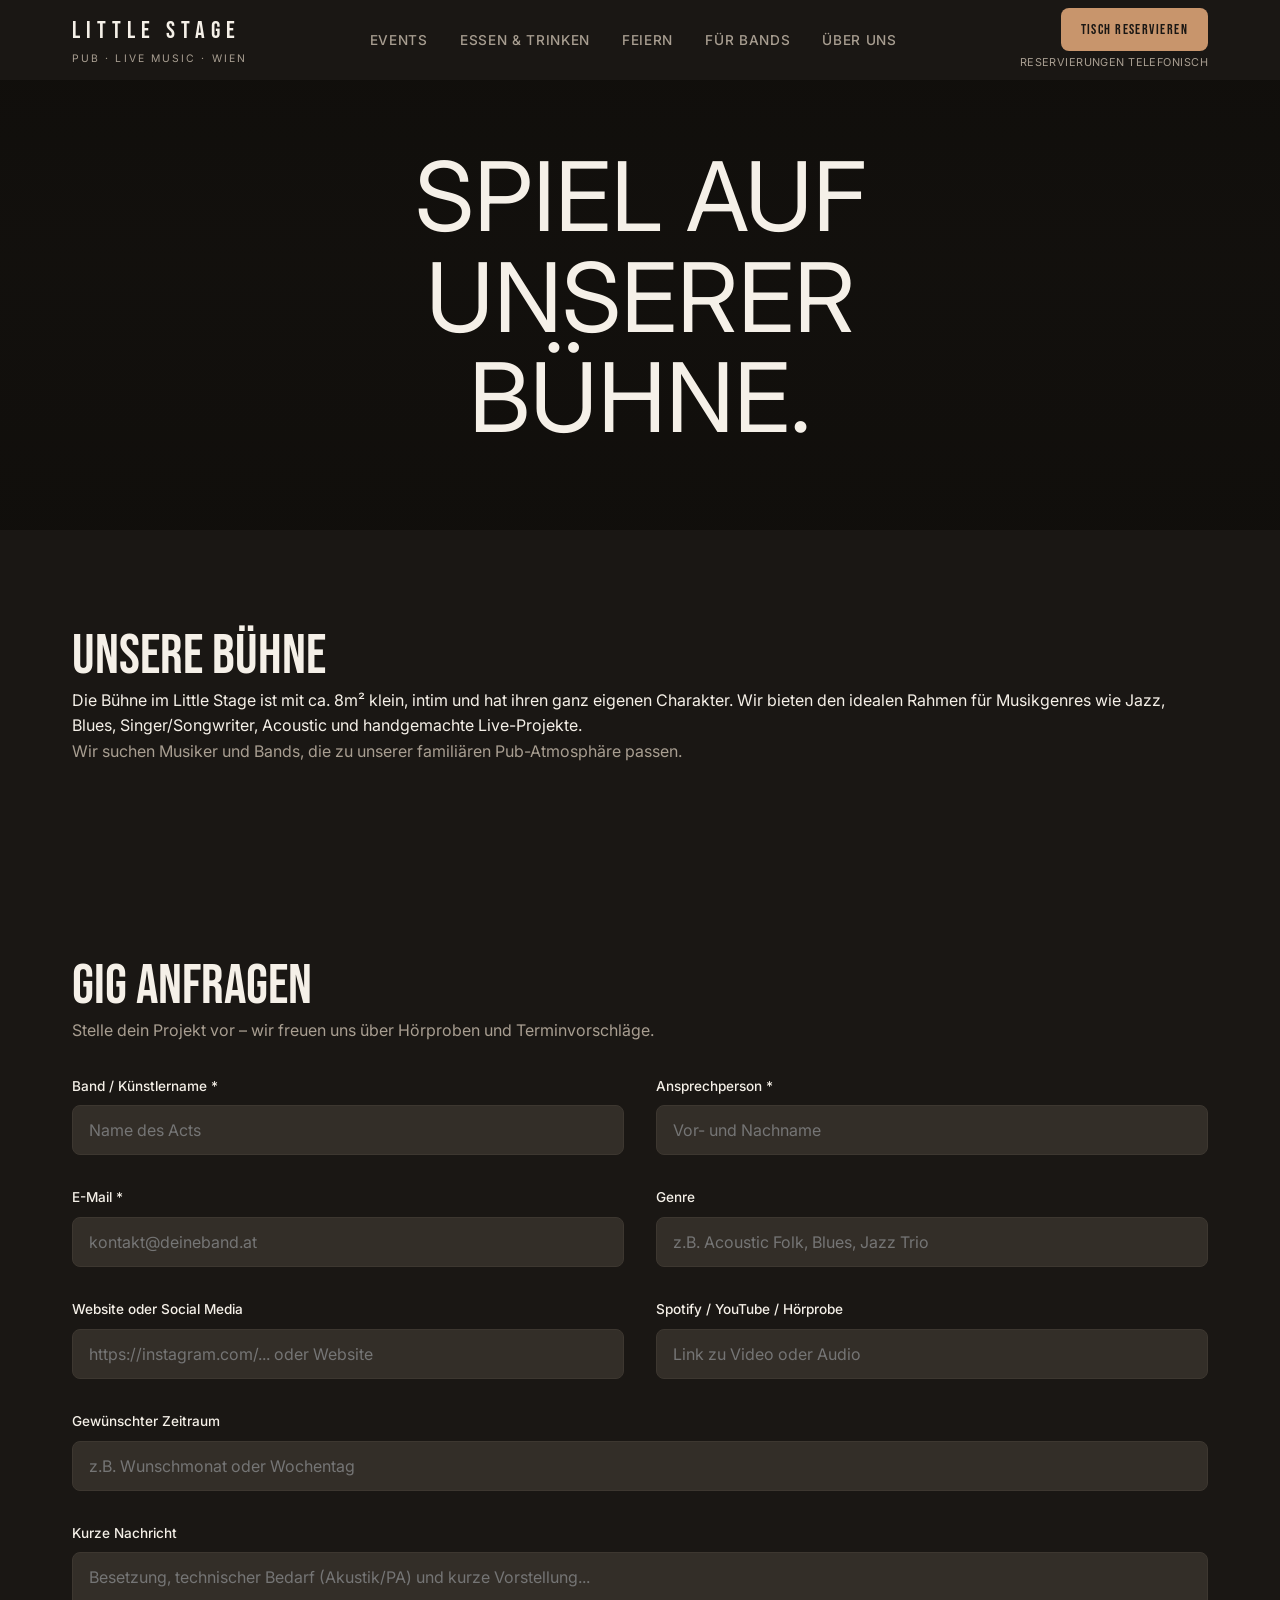
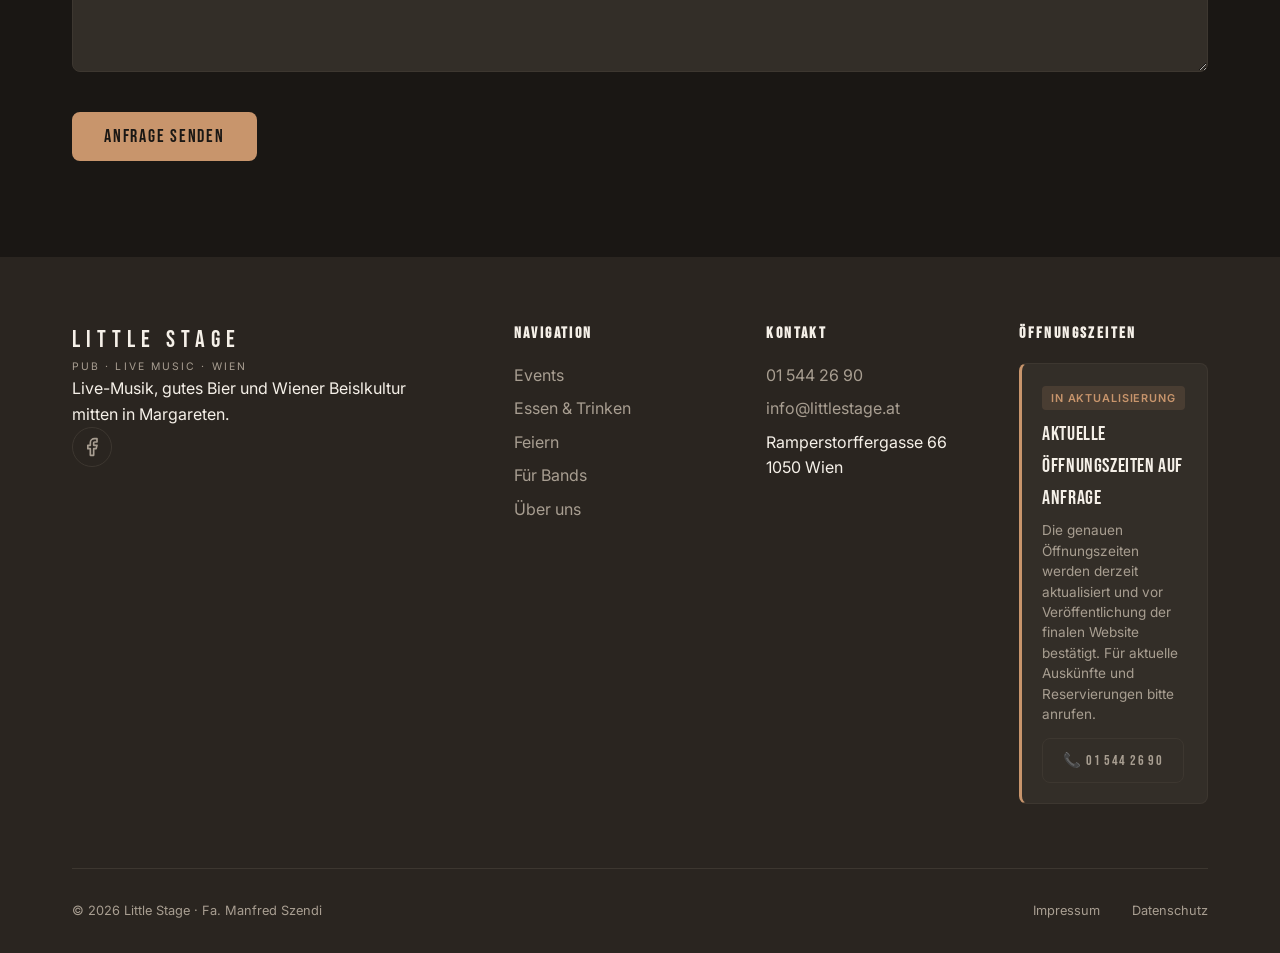
==== commit 1b9f8de0: "Update Little stage demo" ====
--- a/bands.html
+++ b/bands.html
@@ -35,33 +35,39 @@
   <!-- ═══════════════════════════════════════════════ -->
   <header class="nav" id="nav" role="banner">
     <div class="nav-inner container">
-      <a href="/" class="nav-brand" aria-label="Little Stage — Startseite">
+      <a href="index.html" class="nav-brand" aria-label="Little Stage — Startseite">
         <span class="nav-brand-name">Little Stage</span>
         <span class="nav-brand-tagline">Pub · Live Music · Wien</span>
       </a>
       <nav class="nav-links" aria-label="Hauptnavigation">
         <ul>
-          <li><a href="index.html#events">Events</a></li>
+          <li><a href="events.html">Events</a></li>
           <li><a href="karte.html">Essen &amp; Trinken</a></li>
           <li><a href="feiern.html">Feiern</a></li>
           <li><a href="bands.html">Für Bands</a></li>
           <li><a href="ueber-uns.html">Über uns</a></li>
         </ul>
       </nav>
-      <a href="index.html#reservieren" class="btn btn-primary btn-small nav-cta">Tisch reservieren</a>
+      <div class="nav-cta-group">
+        <a href="tel:+4315442690" class="btn btn-primary btn-small nav-cta">Tisch reservieren</a>
+        <span class="nav-cta-sub">Reservierungen telefonisch</span>
+      </div>
       <button class="nav-mobile-toggle" aria-label="Menü öffnen" aria-expanded="false" aria-controls="mobile-menu">
         <span></span><span></span><span></span>
       </button>
     </div>
     <div class="nav-mobile-menu" id="mobile-menu" role="navigation" aria-label="Mobile Navigation">
       <ul>
-        <li><a href="index.html#events">Events</a></li>
+        <li><a href="events.html">Events</a></li>
         <li><a href="karte.html">Essen &amp; Trinken</a></li>
         <li><a href="feiern.html">Feiern</a></li>
         <li><a href="bands.html">Für Bands</a></li>
         <li><a href="ueber-uns.html">Über uns</a></li>
       </ul>
-      <a href="index.html#reservieren" class="btn btn-primary mobile-cta">Tisch reservieren</a>
+      <a href="tel:+4315442690" class="btn btn-primary mobile-cta">
+        <span>Tisch reservieren</span>
+        <span class="mobile-cta-sub">Telefonisch: 01 544 26 90</span>
+      </a>
     </div>
   </header>
 
@@ -81,9 +87,8 @@
     <section class="section">
       <div class="container reveal">
         <h2>Unsere Bühne</h2>
-        <p>Die Bühne im Little Stage ist mit ca. 8m² klein, intim und hat eine hervorragende Akustik. Wir bieten den idealen Rahmen für Musikgenres wie Jazz, Blues, Singer/Songwriter, Acoustic und vieles mehr.</p>
-        <!-- Info text -->
-        <p class="text-muted">Wir suchen Musiker und Bands, die zu unserer Atmosphäre passen.</p>
+        <p>Die Bühne im Little Stage ist mit ca. 8m² klein, intim und hat ihren ganz eigenen Charakter. Wir bieten den idealen Rahmen für Musikgenres wie Jazz, Blues, Singer/Songwriter, Acoustic und handgemachte Live-Projekte.</p>
+        <p class="text-muted">Wir suchen Musiker und Bands, die zu unserer familiären Pub-Atmosphäre passen.</p>
       </div>
     </section>
 
@@ -91,45 +96,46 @@
     <section class="section" id="anfrage">
       <div class="container reveal">
         <h2>Gig anfragen</h2>
-        <!-- Form submission needs backend -->
-        <form action="#" method="POST" class="form">
+        <p class="text-muted" style="margin-bottom: var(--space-md);">Stelle dein Projekt vor – wir freuen uns über Hörproben und Terminvorschläge.</p>
+
+        <form action="#" method="POST" class="form demo-form" id="bands-form">
           <div class="form-row">
             <div class="form-group">
               <label for="band_name">Band / Künstlername *</label>
-              <input type="text" id="band_name" name="band_name" required>
+              <input type="text" id="band_name" name="band_name" required placeholder="Name des Acts">
             </div>
             <div class="form-group">
               <label for="contact_person">Ansprechperson *</label>
-              <input type="text" id="contact_person" name="contact_person" required>
+              <input type="text" id="contact_person" name="contact_person" required placeholder="Vor- und Nachname">
             </div>
           </div>
           <div class="form-row">
             <div class="form-group">
               <label for="email">E-Mail *</label>
-              <input type="email" id="email" name="email" required>
+              <input type="email" id="email" name="email" required placeholder="kontakt@deineband.at">
             </div>
             <div class="form-group">
               <label for="genre">Genre</label>
-              <input type="text" id="genre" name="genre">
+              <input type="text" id="genre" name="genre" placeholder="z.B. Acoustic Folk, Blues, Jazz Trio">
             </div>
           </div>
           <div class="form-row">
             <div class="form-group">
-              <label for="website">Website oder Instagram</label>
-              <input type="text" id="website" name="website" placeholder="https://...">
+              <label for="website">Website oder Social Media</label>
+              <input type="text" id="website" name="website" placeholder="https://instagram.com/... oder Website">
             </div>
             <div class="form-group">
               <label for="media">Spotify / YouTube / Hörprobe</label>
-              <input type="url" id="media" name="media" placeholder="https://...">
+              <input type="url" id="media" name="media" placeholder="Link zu Video oder Audio">
             </div>
           </div>
           <div class="form-group">
             <label for="period">Gewünschter Zeitraum</label>
-            <input type="text" id="period" name="period" placeholder="z.B. Frühling 2024 oder ein bestimmtes Datum">
+            <input type="text" id="period" name="period" placeholder="z.B. Wunschmonat oder Wochentag">
           </div>
           <div class="form-group">
             <label for="message">Kurze Nachricht</label>
-            <textarea id="message" name="message" rows="4"></textarea>
+            <textarea id="message" name="message" rows="4" placeholder="Besetzung, technischer Bedarf (Akustik/PA) und kurze Vorstellung..."></textarea>
           </div>
           <button type="submit" class="btn btn-primary">Anfrage senden</button>
         </form>
@@ -146,21 +152,17 @@
 
         <!-- Brand Column -->
         <div class="footer-col footer-brand-col">
-          <a href="/" class="footer-brand" aria-label="Little Stage — Startseite">
+          <a href="index.html" class="footer-brand" aria-label="Little Stage — Startseite">
             <span class="nav-brand-name">Little Stage</span>
             <span class="nav-brand-tagline">Pub · Live Music · Wien</span>
           </a>
           <p>
-            Live-Musik, gutes Bier und Wiener Beislkultur
-            seit 1998 in Margareten.
+            Live-Musik, gutes Bier und Wiener Beislkultur mitten in Margareten.
           </p>
           <div class="footer-social">
             <a href="https://www.facebook.com/LittleStage" target="_blank" rel="noopener" aria-label="Facebook">
               <svg width="20" height="20" viewBox="0 0 24 24" fill="none" stroke="currentColor" stroke-width="2" stroke-linecap="round" stroke-linejoin="round"><path d="M18 2h-3a5 5 0 0 0-5 5v3H7v4h3v8h4v-8h3l1-4h-4V7a1 1 0 0 1 1-1h3z"></path></svg>
             </a>
-            <a href="#" aria-label="Instagram">
-              <svg width="20" height="20" viewBox="0 0 24 24" fill="none" stroke="currentColor" stroke-width="2" stroke-linecap="round" stroke-linejoin="round"><rect x="2" y="2" width="20" height="20" rx="5" ry="5"></rect><path d="M16 11.37A4 4 0 1 1 12.63 8 4 4 0 0 1 16 11.37z"></path><line x1="17.5" y1="6.5" x2="17.51" y2="6.5"></line></svg>
-            </a>
           </div>
         </div>
 
@@ -168,7 +170,7 @@
         <div class="footer-col">
           <h4>Navigation</h4>
           <ul>
-            <li><a href="index.html#events">Events</a></li>
+            <li><a href="events.html">Events</a></li>
             <li><a href="karte.html">Essen &amp; Trinken</a></li>
             <li><a href="feiern.html">Feiern</a></li>
             <li><a href="bands.html">Für Bands</a></li>
@@ -198,7 +200,6 @@
         <!-- Hours Column -->
         <div class="footer-col">
           <h4>Öffnungszeiten</h4>
-          <!-- Rendered from single SITE_DATA source by JS -->
           <div class="hours-container"></div>
         </div>
 
--- a/css/styles.css
+++ b/css/styles.css
@@ -297,8 +297,57 @@
   text-align: center;
 }
 
+.nav-cta-group {
+  display: none;
+  flex-direction: column;
+  align-items: flex-end;
+  gap: 3px;
+}
+
 .nav-cta {
   display: none;
+}
+
+.nav-cta-sub {
+  font-family: var(--font-body);
+  font-size: 0.68rem;
+  color: var(--color-text-muted);
+  letter-spacing: 0.04em;
+  text-transform: uppercase;
+}
+
+.hero-cta-wrapper {
+  display: inline-flex;
+  flex-direction: column;
+  align-items: center;
+  gap: 0.35rem;
+}
+
+.cta-note {
+  font-family: var(--font-body);
+  font-size: 0.72rem;
+  color: var(--color-text-muted);
+  letter-spacing: 0.06em;
+  text-transform: uppercase;
+}
+
+.mobile-cta {
+  display: flex !important;
+  flex-direction: column;
+  align-items: center;
+  justify-content: center;
+  gap: 2px;
+  text-align: center;
+}
+
+.mobile-cta-sub {
+  font-size: 0.72rem;
+  color: #1a1714;
+  font-family: var(--font-body);
+  text-transform: uppercase;
+  letter-spacing: 0.05em;
+  font-weight: 600;
+  opacity: 0.85;
 }
 
 .nav-mobile-toggle {
@@ -531,6 +580,36 @@
 .event-card-image {
   height: 180px;
   overflow: hidden;
+  position: relative;
+}
+
+.event-demo-badge {
+  position: absolute;
+  top: 10px;
+  right: 10px;
+  background: rgba(26, 23, 20, 0.88);
+  backdrop-filter: blur(4px);
+  color: var(--color-accent);
+  font-family: var(--font-body);
+  font-size: 0.7rem;
+  font-weight: 600;
+  text-transform: uppercase;
+  letter-spacing: 0.08em;
+  padding: 0.25rem 0.6rem;
+  border-radius: var(--radius-sm);
+  border: 1px solid rgba(200, 149, 108, 0.35);
+  z-index: 2;
+  box-shadow: 0 2px 8px rgba(0, 0, 0, 0.4);
+}
+
+.events-demo-note {
+  text-align: center;
+  font-size: 0.85rem;
+  color: var(--color-text-muted);
+  font-style: italic;
+  margin-top: var(--space-sm);
+  max-width: 600px;
+  margin-inline: auto;
 }
 
 .event-card-image img {
@@ -1240,6 +1319,16 @@
   color: var(--color-accent);
 }
 
+.text-accent {
+  color: var(--color-accent);
+  text-decoration: underline;
+  transition: color var(--transition-fast);
+}
+
+.text-accent:hover {
+  color: var(--color-accent-hover);
+}
+
 .social-link-large {
   display: flex;
   align-items: center;
@@ -1264,47 +1353,150 @@
   gap: 0.5rem;
 }
 
-/* Hours container table styling (reusable) */
-.hours-container table {
-  width: 100%;
-  font-family: var(--font-body);
-  font-size: 0.9rem;
-  border-collapse: collapse;
-}
-
-.hours-container td {
-  padding: 0.4rem 0;
-  color: var(--color-text-muted);
-}
-
-.hours-container td:first-child {
+/* Hours Card Component (Safe & Professional) */
+.hours-card {
+  background-color: var(--color-bg-card);
+  border: 1px solid var(--color-border);
+  border-radius: var(--radius-md);
+  padding: 1.25rem;
+  border-left: 3px solid var(--color-accent);
+}
+
+.hours-status-badge {
+  display: inline-block;
+  font-family: var(--font-body);
+  font-size: 0.68rem;
+  font-weight: 600;
+  text-transform: uppercase;
+  letter-spacing: 0.08em;
+  background: rgba(200, 149, 108, 0.15);
+  color: var(--color-accent);
+  padding: 0.2rem 0.55rem;
+  border-radius: var(--radius-sm);
+  margin-bottom: 0.5rem;
+}
+
+.hours-status-title {
+  font-family: var(--font-display);
+  font-size: 1.25rem;
   color: var(--color-text);
-  padding-right: 1rem;
-}
-
-.hours-note {
-  font-size: 0.8rem;
-  color: var(--color-text-muted);
-  margin-top: var(--space-xs);
-  font-style: italic;
-}
-
-/* Google Rating */
-.google-rating-score {
-  font-family: var(--font-display);
-  font-size: 2.5rem;
-  color: var(--color-accent);
-}
-
-.google-rating-stars {
-  color: var(--color-accent);
+  margin-bottom: 0.4rem;
+  letter-spacing: 0.03em;
+}
+
+.hours-status-desc {
+  font-family: var(--font-body);
+  font-size: 0.85rem;
+  color: var(--color-text-muted);
+  line-height: 1.5;
+  margin-bottom: 0.85rem;
+}
+
+.hours-actions {
+  display: flex;
+  gap: 0.5rem;
+  flex-wrap: wrap;
+}
+
+/* Review Preview Tags & Safe Social Proof */
+.review-preview-tag {
+  display: inline-block;
+  font-family: var(--font-body);
+  font-size: 0.72rem;
+  text-transform: uppercase;
+  letter-spacing: 0.08em;
+  color: var(--color-accent);
+  font-weight: 600;
+  margin-bottom: 0.5rem;
+  background: rgba(200, 149, 108, 0.1);
+  padding: 0.2rem 0.6rem;
+  border-radius: 20px;
+}
+
+.review-source {
+  font-size: 0.75rem;
+  color: var(--color-text-muted);
+  opacity: 0.8;
+}
+
+.google-integration-box {
+  background-color: var(--color-bg-card);
+  border: 1px dashed var(--color-border);
+  border-radius: var(--radius-lg);
+  padding: 1.5rem;
+  text-align: center;
+  max-width: 600px;
+  margin: var(--space-lg) auto 0;
+}
+
+.google-badge {
+  font-family: var(--font-display);
   font-size: 1.2rem;
-}
-
-.google-rating-count {
-  font-family: var(--font-body);
-  font-size: 0.85rem;
-  color: var(--color-text-muted);
+  color: var(--color-accent);
+  letter-spacing: 0.05em;
+  text-transform: uppercase;
+  display: block;
+  margin-bottom: 0.35rem;
+}
+
+.google-notice {
+  font-family: var(--font-body);
+  font-size: 0.88rem;
+  color: var(--color-text-muted);
+  line-height: 1.5;
+  margin: 0;
+}
+
+/* Demo Form Feedback Box */
+.form-demo-feedback {
+  background-color: var(--color-bg-card);
+  border: 1px solid var(--color-accent);
+  border-radius: var(--radius-lg);
+  padding: 2.5rem var(--space-md);
+  text-align: center;
+  margin-top: var(--space-md);
+  box-shadow: 0 10px 30px rgba(0, 0, 0, 0.5);
+}
+
+.form-demo-feedback h4 {
+  font-family: var(--font-display);
+  font-size: 2rem;
+  color: var(--color-accent);
+  margin-bottom: 0.75rem;
+  letter-spacing: 0.05em;
+}
+
+.form-demo-feedback p {
+  color: var(--color-text);
+  font-size: 1.05rem;
+  line-height: 1.6;
+  max-width: 600px;
+  margin: 0 auto 0.75rem;
+}
+
+.form-demo-sub {
+  color: var(--color-text-muted) !important;
+  font-size: 0.88rem !important;
+  margin-bottom: 1.5rem !important;
+}
+
+/* Legal Content (Impressum / Datenschutz) */
+.legal-content h2 {
+  font-size: clamp(1.8rem, 4vw, 2.5rem);
+  margin-bottom: var(--space-sm);
+}
+
+.legal-content h3 {
+  font-size: 1.3rem;
+  color: var(--color-accent);
+  margin-bottom: 0.4rem;
+}
+
+.legal-content p {
+  color: var(--color-text-muted);
+  line-height: 1.7;
+  margin-bottom: var(--space-sm);
+  font-size: 0.95rem;
 }
 
 /* Map iframe */
@@ -1360,6 +1552,55 @@
   white-space: nowrap;
 }
 
+.menu-item-badge-unavailable {
+  display: inline-block;
+  font-family: var(--font-body);
+  font-size: 0.7rem;
+  color: var(--color-text-muted);
+  background: rgba(255, 255, 255, 0.05);
+  border: 1px solid var(--color-border);
+  padding: 0.15rem 0.5rem;
+  border-radius: var(--radius-sm);
+  margin-top: 0.25rem;
+}
+
+.menu-demo-notice {
+  background: var(--color-bg-card);
+  border-left: 3px solid var(--color-accent);
+  padding: 1rem 1.25rem;
+  border-radius: 0 var(--radius-md) var(--radius-md) 0;
+  margin-bottom: var(--space-lg);
+  font-size: 0.9rem;
+  color: var(--color-text-muted);
+}
+
+.menu-category-jump {
+  display: flex;
+  gap: 0.5rem;
+  flex-wrap: wrap;
+  margin-bottom: var(--space-lg);
+  padding-bottom: var(--space-md);
+  border-bottom: 1px solid var(--color-border);
+}
+
+.menu-jump-btn {
+  font-family: var(--font-body);
+  font-size: 0.85rem;
+  padding: 0.4rem 0.85rem;
+  background: var(--color-bg-card);
+  border: 1px solid var(--color-border);
+  border-radius: 20px;
+  color: var(--color-text);
+  text-decoration: none;
+  transition: all var(--transition-fast);
+}
+
+.menu-jump-btn:hover {
+  border-color: var(--color-accent);
+  color: var(--color-accent);
+  background: rgba(200, 149, 108, 0.1);
+}
+
 /* --------------------------------------------------------------------------
    20. RESPONSIVE BREAKPOINTS
    -------------------------------------------------------------------------- */
@@ -1388,6 +1629,10 @@
     display: flex;
   }
   
+  .nav-cta-group {
+    display: flex;
+  }
+
   .nav-cta {
     display: inline-flex;
   }
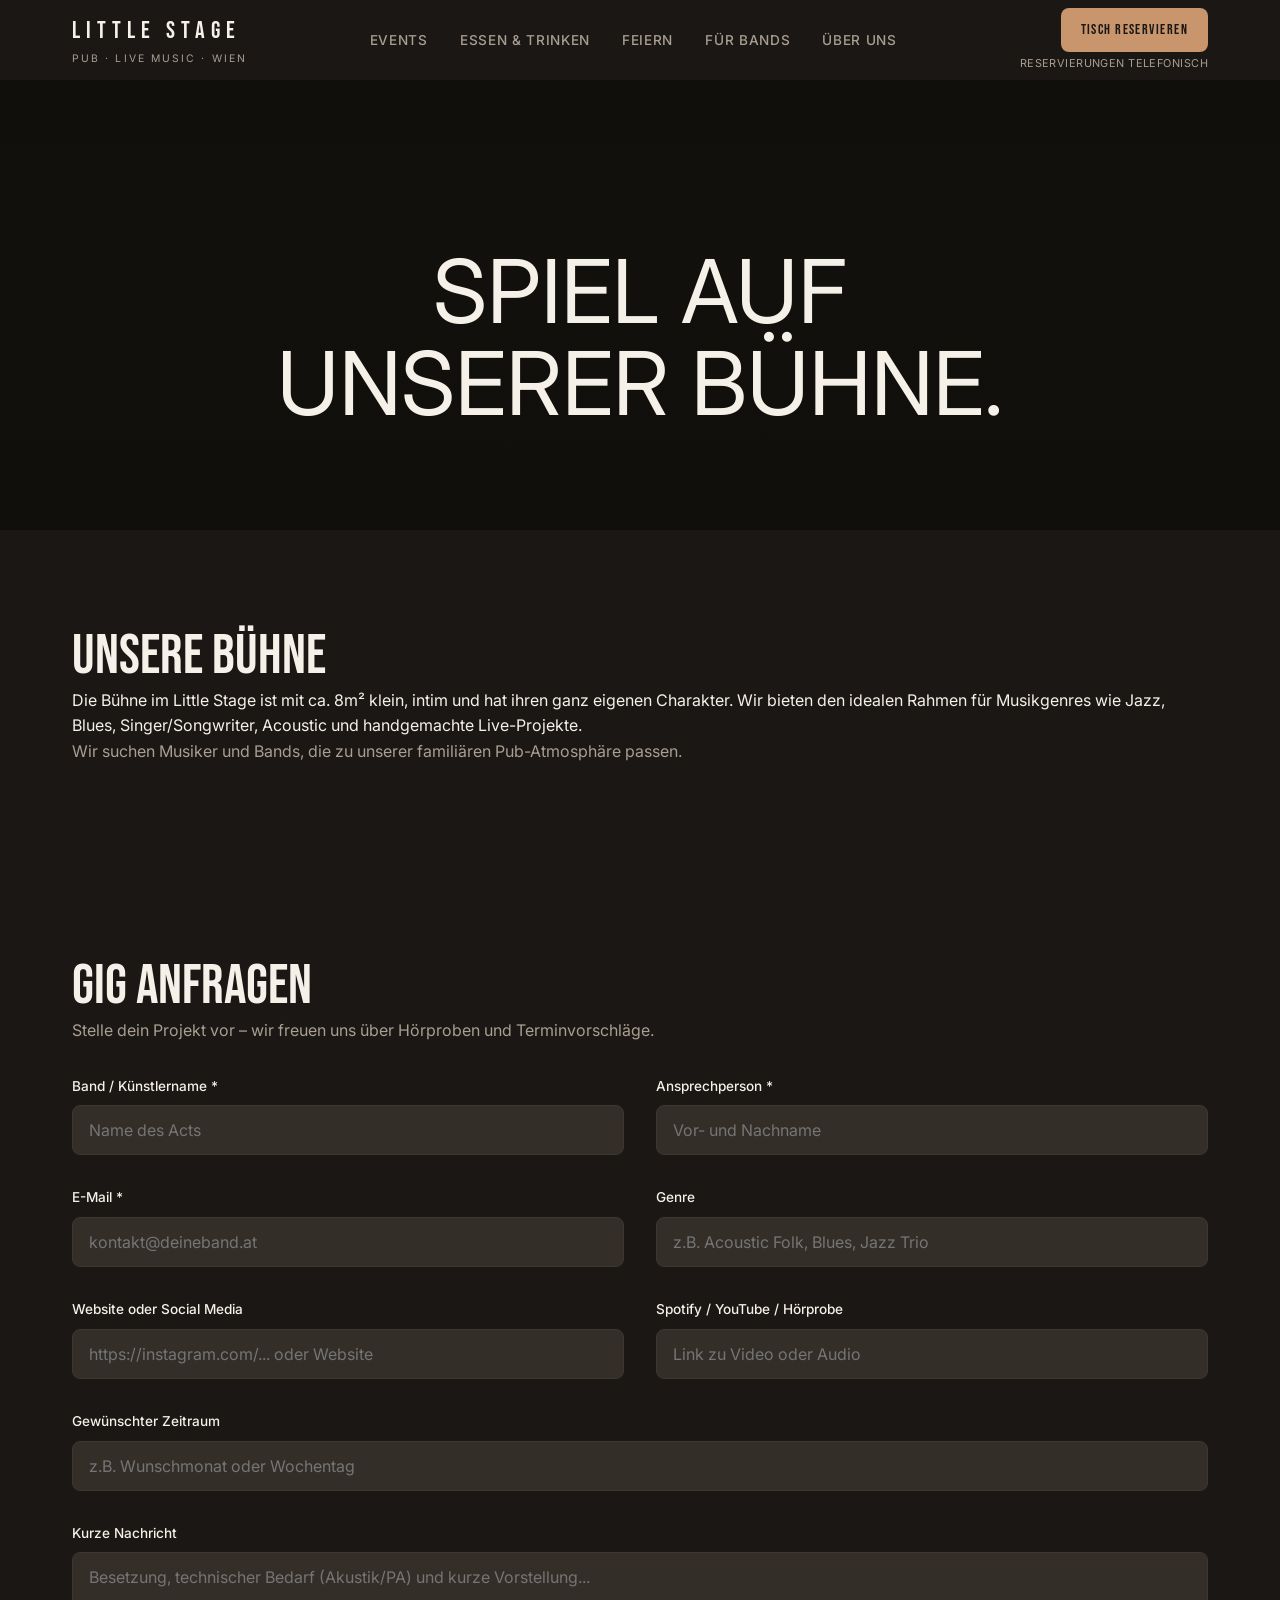
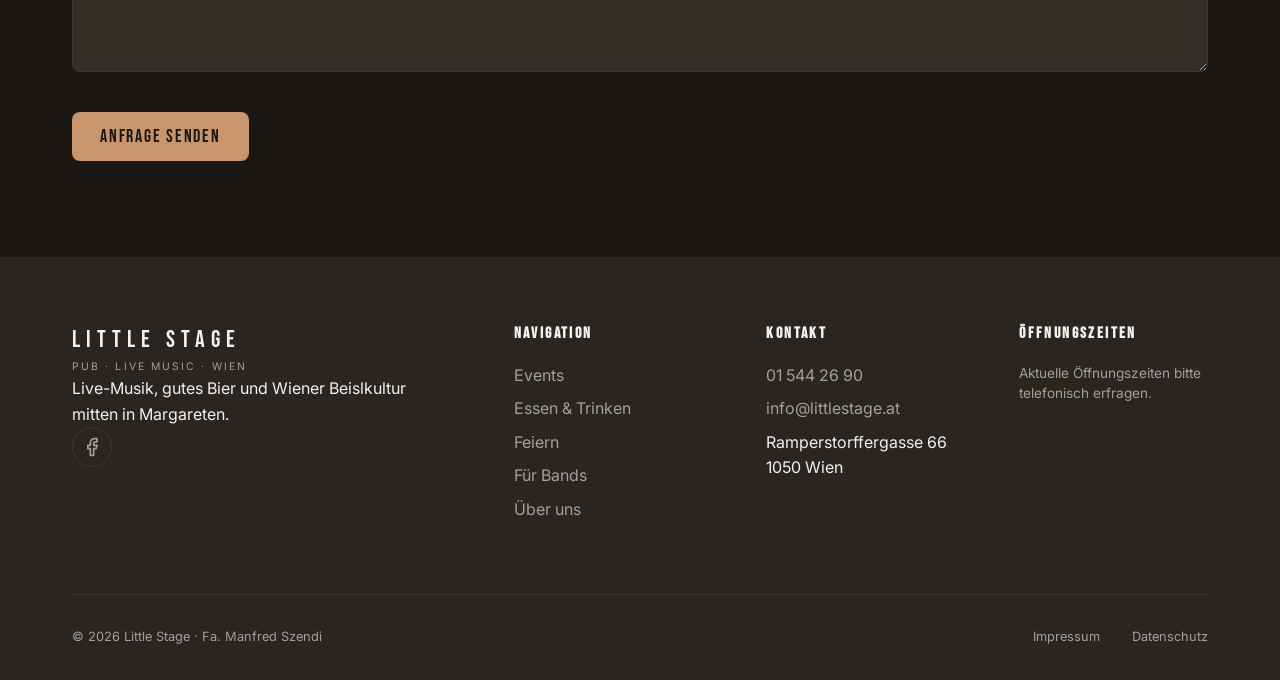
==== commit 943445c4: "Complete final polish: remove unverified hours data, action=#, and enhance accessible demo notices" ====
--- a/bands.html
+++ b/bands.html
@@ -98,7 +98,7 @@
         <h2>Gig anfragen</h2>
         <p class="text-muted" style="margin-bottom: var(--space-md);">Stelle dein Projekt vor – wir freuen uns über Hörproben und Terminvorschläge.</p>
 
-        <form action="#" method="POST" class="form demo-form" id="bands-form">
+        <form class="form demo-form" id="bands-form">
           <div class="form-row">
             <div class="form-group">
               <label for="band_name">Band / Künstlername *</label>
--- a/css/styles.css
+++ b/css/styles.css
@@ -31,6 +31,7 @@
   --space-lg: 4rem;
   --space-xl: 6rem;
   --space-2xl: 8rem;
+  --container-padding: 2rem;
 
   /* Border Radius */
   --radius-sm: 4px;
@@ -90,11 +91,12 @@
   color: var(--color-text);
   margin: 0;
   font-weight: normal;
+  overflow-wrap: break-word;
 }
 
 h1 {
   font-family: var(--font-display);
-  font-size: clamp(3rem, 8vw, 6rem);
+  font-size: clamp(2.4rem, 8vw, 6rem);
   line-height: 1.05;
   text-transform: uppercase;
 }
@@ -132,7 +134,7 @@
 .container {
   max-width: var(--max-width);
   margin: 0 auto;
-  padding: 0 var(--space-md);
+  padding: 0 var(--container-padding);
 }
 
 /* --------------------------------------------------------------------------
@@ -141,8 +143,10 @@
 .btn {
   display: inline-flex;
   align-items: center;
+  justify-content: center;
   gap: 0.5rem;
-  padding: 0.875rem 2rem;
+  padding: 0.875rem 1.75rem;
+  min-height: 44px;
   font-family: var(--font-display);
   font-size: 1.1rem;
   letter-spacing: 0.1em;
@@ -152,6 +156,12 @@
   border-radius: var(--radius-md);
   cursor: pointer;
   transition: all var(--transition-fast);
+  touch-action: manipulation;
+  -webkit-tap-highlight-color: transparent;
+}
+
+.btn:active {
+  transform: scale(0.98);
 }
 
 .btn:focus-visible {
@@ -353,11 +363,17 @@
 .nav-mobile-toggle {
   display: flex;
   flex-direction: column;
+  justify-content: center;
+  align-items: center;
   gap: 5px;
   background: none;
   border: none;
   cursor: pointer;
   padding: 0.5rem;
+  min-width: 44px;
+  min-height: 44px;
+  touch-action: manipulation;
+  -webkit-tap-highlight-color: transparent;
 }
 
 .nav-mobile-toggle span {
@@ -384,15 +400,19 @@
   top: 80px;
   left: 0;
   width: 100%;
+  max-height: calc(100vh - 80px);
+  max-height: calc(100svh - 80px);
+  overflow-y: auto;
+  -webkit-overflow-scrolling: touch;
   background-color: var(--color-bg-elevated);
-  padding: var(--space-lg) var(--space-md);
+  padding: var(--space-lg) var(--container-padding);
   transform: translateY(-100%);
   opacity: 0;
   visibility: hidden;
   transition: all var(--transition-base);
   display: flex;
   flex-direction: column;
-  gap: 1.5rem;
+  gap: 1rem;
 }
 
 .nav-mobile-menu.active {
@@ -410,11 +430,17 @@
   color: var(--color-text);
   text-decoration: none;
   text-align: center;
+  min-height: 44px;
+  display: flex;
+  align-items: center;
+  justify-content: center;
+  padding: 0.5rem 1rem;
 }
 
 .nav-mobile-menu .btn {
-  margin-top: var(--space-md);
+  margin-top: var(--space-sm);
   justify-content: center;
+  width: 100%;
 }
 
 /* --------------------------------------------------------------------------
@@ -423,10 +449,12 @@
 .hero {
   position: relative;
   min-height: 100vh;
+  min-height: 100svh;
   display: flex;
   align-items: center;
   justify-content: center;
   overflow: hidden;
+  padding-top: 80px;
 }
 
 @keyframes heroZoom {
@@ -459,11 +487,16 @@
   z-index: 2;
   text-align: center;
   max-width: 800px;
-  padding: var(--space-md);
+  padding: var(--space-md) var(--container-padding);
 }
 
 .hero-headline {
+  font-family: var(--font-display);
+  font-size: clamp(2.35rem, 8.5vw, 5.5rem);
+  line-height: 1.05;
+  text-transform: uppercase;
   margin-bottom: var(--space-sm);
+  word-wrap: break-word;
 }
 
 .hero-headline span,
@@ -848,7 +881,6 @@
    -------------------------------------------------------------------------- */
 .bands-section {
   text-align: center;
-  background-color: var(--color-bg-elevated);
 }
 
 .bands-section .container {
@@ -864,75 +896,6 @@
 
 .bands-content .btn {
   margin-top: var(--space-xs);
-}
-
-/* --------------------------------------------------------------------------
-   12. REVIEWS SECTION (.reviews-section)
-   -------------------------------------------------------------------------- */
-.reviews-grid {
-  display: grid;
-  grid-template-columns: 1fr;
-  gap: var(--space-md);
-}
-
-.review-card {
-  background-color: var(--color-bg-card);
-  padding: var(--space-md);
-  border-radius: var(--radius-lg);
-  position: relative;
-}
-
-.review-card::before {
-  content: '"';
-  font-family: var(--font-display);
-  font-size: 4rem;
-  color: var(--color-accent);
-  opacity: 0.3;
-  position: absolute;
-  top: 0.5rem;
-  left: 1rem;
-  line-height: 1;
-}
-
-.review-card-text {
-  font-family: var(--font-body);
-  font-style: italic;
-  color: var(--color-text);
-  margin-bottom: var(--space-sm);
-  padding-top: var(--space-md);
-}
-
-.review-card-author {
-  font-family: var(--font-body);
-  font-size: 0.85rem;
-  color: var(--color-text-muted);
-}
-
-.review-card-rating {
-  color: var(--color-accent);
-  margin-bottom: var(--space-xs);
-}
-
-.reviews-google {
-  text-align: center;
-  margin-top: var(--space-lg);
-  display: flex;
-  align-items: center;
-  justify-content: center;
-  gap: var(--space-sm);
-}
-
-.reviews-google-score {
-  font-family: var(--font-display);
-  font-size: 2.5rem;
-  color: var(--color-accent);
-}
-
-.reviews-google-info {
-  text-align: left;
-  font-family: var(--font-body);
-  font-size: 0.85rem;
-  color: var(--color-text-muted);
 }
 
 /* --------------------------------------------------------------------------
@@ -1069,20 +1032,6 @@
   margin-bottom: var(--space-sm);
 }
 
-.visit-hours table {
-  width: 100%;
-  font-family: var(--font-body);
-  font-size: 0.9rem;
-}
-
-.visit-hours td {
-  padding: 0.4rem 0;
-  color: var(--color-text-muted);
-}
-
-.visit-hours td:first-child {
-  color: var(--color-text);
-}
 
 .visit-map {
   grid-column: span 1;
@@ -1353,131 +1302,44 @@
   gap: 0.5rem;
 }
 
-/* Hours Card Component (Safe & Professional) */
-.hours-card {
-  background-color: var(--color-bg-card);
-  border: 1px solid var(--color-border);
+/* Opening Hours Display */
+.hours-text {
+  color: var(--color-text-muted);
+  font-family: var(--font-body);
+  font-size: 0.95rem;
+  line-height: 1.6;
+}
+
+.footer-col .hours-text {
+  font-size: 0.85rem;
+  line-height: 1.5;
+}
+
+/* Demo Form Inline Notice (Non-disruptive & Tasteful) */
+.form-demo-inline-notice {
+  margin-top: var(--space-sm);
+  padding: 0.85rem 1.15rem;
+  background-color: rgba(200, 149, 108, 0.1);
+  border: 1px solid rgba(200, 149, 108, 0.35);
   border-radius: var(--radius-md);
-  padding: 1.25rem;
-  border-left: 3px solid var(--color-accent);
-}
-
-.hours-status-badge {
-  display: inline-block;
-  font-family: var(--font-body);
-  font-size: 0.68rem;
-  font-weight: 600;
-  text-transform: uppercase;
-  letter-spacing: 0.08em;
-  background: rgba(200, 149, 108, 0.15);
-  color: var(--color-accent);
-  padding: 0.2rem 0.55rem;
-  border-radius: var(--radius-sm);
-  margin-bottom: 0.5rem;
-}
-
-.hours-status-title {
-  font-family: var(--font-display);
-  font-size: 1.25rem;
   color: var(--color-text);
-  margin-bottom: 0.4rem;
-  letter-spacing: 0.03em;
-}
-
-.hours-status-desc {
-  font-family: var(--font-body);
-  font-size: 0.85rem;
-  color: var(--color-text-muted);
-  line-height: 1.5;
-  margin-bottom: 0.85rem;
-}
-
-.hours-actions {
-  display: flex;
-  gap: 0.5rem;
-  flex-wrap: wrap;
-}
-
-/* Review Preview Tags & Safe Social Proof */
-.review-preview-tag {
-  display: inline-block;
-  font-family: var(--font-body);
-  font-size: 0.72rem;
-  text-transform: uppercase;
-  letter-spacing: 0.08em;
-  color: var(--color-accent);
-  font-weight: 600;
-  margin-bottom: 0.5rem;
-  background: rgba(200, 149, 108, 0.1);
-  padding: 0.2rem 0.6rem;
-  border-radius: 20px;
-}
-
-.review-source {
-  font-size: 0.75rem;
-  color: var(--color-text-muted);
-  opacity: 0.8;
-}
-
-.google-integration-box {
-  background-color: var(--color-bg-card);
-  border: 1px dashed var(--color-border);
-  border-radius: var(--radius-lg);
-  padding: 1.5rem;
-  text-align: center;
-  max-width: 600px;
-  margin: var(--space-lg) auto 0;
-}
-
-.google-badge {
-  font-family: var(--font-display);
-  font-size: 1.2rem;
-  color: var(--color-accent);
-  letter-spacing: 0.05em;
-  text-transform: uppercase;
-  display: block;
-  margin-bottom: 0.35rem;
-}
-
-.google-notice {
   font-family: var(--font-body);
   font-size: 0.88rem;
-  color: var(--color-text-muted);
-  line-height: 1.5;
-  margin: 0;
-}
-
-/* Demo Form Feedback Box */
-.form-demo-feedback {
-  background-color: var(--color-bg-card);
-  border: 1px solid var(--color-accent);
-  border-radius: var(--radius-lg);
-  padding: 2.5rem var(--space-md);
-  text-align: center;
-  margin-top: var(--space-md);
-  box-shadow: 0 10px 30px rgba(0, 0, 0, 0.5);
-}
-
-.form-demo-feedback h4 {
-  font-family: var(--font-display);
-  font-size: 2rem;
-  color: var(--color-accent);
-  margin-bottom: 0.75rem;
-  letter-spacing: 0.05em;
-}
-
-.form-demo-feedback p {
-  color: var(--color-text);
-  font-size: 1.05rem;
-  line-height: 1.6;
-  max-width: 600px;
-  margin: 0 auto 0.75rem;
-}
-
-.form-demo-sub {
-  color: var(--color-text-muted) !important;
-  font-size: 0.88rem !important;
-  margin-bottom: 1.5rem !important;
+  line-height: 1.45;
+  display: flex;
+  align-items: center;
+  gap: 0.65rem;
+  outline: none;
+}
+
+.form-demo-inline-notice:focus-visible {
+  outline: 2px solid var(--color-accent);
+  outline-offset: 2px;
+}
+
+.form-demo-inline-notice .notice-icon {
+  font-size: 1.1rem;
+  flex-shrink: 0;
 }
 
 /* Legal Content (Impressum / Datenschutz) */
@@ -1528,7 +1390,9 @@
 .menu-item {
   display: flex;
   justify-content: space-between;
-  padding: var(--space-xs) 0;
+  align-items: flex-start;
+  gap: 1rem;
+  padding: 0.65rem 0;
   border-bottom: 1px solid var(--color-border);
 }
 
@@ -1586,6 +1450,9 @@
 .menu-jump-btn {
   font-family: var(--font-body);
   font-size: 0.85rem;
+  min-height: 40px;
+  display: inline-flex;
+  align-items: center;
   padding: 0.4rem 0.85rem;
   background: var(--color-bg-card);
   border: 1px solid var(--color-border);
@@ -1602,9 +1469,163 @@
 }
 
 /* --------------------------------------------------------------------------
-   20. RESPONSIVE BREAKPOINTS
-   -------------------------------------------------------------------------- */
-/* Tablet */
+   20. RESPONSIVE BREAKPOINTS & MOBILE POLISH
+   -------------------------------------------------------------------------- */
+
+/* Mobile Base (< 768px) */
+@media (max-width: 767px) {
+  :root {
+    --container-padding: 1.25rem;
+  }
+
+  .section {
+    padding: 3.5rem 0;
+  }
+
+  .section-header {
+    margin-bottom: 2rem;
+  }
+
+  .hero-content {
+    padding: 1.5rem var(--container-padding);
+  }
+
+  .event-card-content {
+    padding: 1.25rem 1rem;
+    gap: 0.85rem;
+  }
+
+  .event-card-date {
+    min-width: 52px;
+    padding-right: 0.75rem;
+  }
+
+  .event-card-date .day {
+    font-size: 2.1rem;
+  }
+
+  .event-card-date .month {
+    font-size: 0.8rem;
+  }
+
+  .event-card-title {
+    font-size: 1.25rem;
+  }
+
+  .event-card-link {
+    min-height: 44px;
+    display: inline-flex;
+    align-items: center;
+  }
+
+  .contact-link,
+  .social-link-large {
+    min-height: 44px;
+    display: inline-flex;
+    align-items: center;
+  }
+
+  .visit-actions {
+    display: flex;
+    gap: 0.5rem;
+    flex-wrap: wrap;
+  }
+
+  .visit-actions .btn {
+    min-height: 44px;
+  }
+
+  .footer-col li a {
+    min-height: 38px;
+    display: inline-flex;
+    align-items: center;
+  }
+
+  .footer-social a {
+    min-width: 44px;
+    min-height: 44px;
+  }
+}
+
+/* Screen widths under 540px: Stack CTAs for easy thumb reach */
+@media (max-width: 540px) {
+  .hero-ctas {
+    flex-direction: column;
+    align-items: stretch;
+    width: 100%;
+    max-width: 320px;
+    margin-inline: auto;
+    gap: 0.75rem;
+    margin-bottom: 1.5rem;
+  }
+
+  .hero-ctas .btn,
+  .hero-ctas .hero-cta-wrapper {
+    width: 100%;
+  }
+
+  .hero-ctas .btn {
+    width: 100%;
+    justify-content: center;
+    text-align: center;
+    padding: 0.875rem 1.25rem;
+  }
+
+  .private-ctas {
+    flex-direction: column;
+    align-items: stretch;
+    width: 100%;
+    max-width: 320px;
+    gap: 0.75rem;
+  }
+
+  .private-ctas .btn {
+    width: 100%;
+    justify-content: center;
+    text-align: center;
+  }
+}
+
+/* Extra Small Mobile (<= 480px) */
+@media (max-width: 480px) {
+  :root {
+    --container-padding: 1rem;
+  }
+
+  .menu-item {
+    flex-wrap: wrap;
+    gap: 0.35rem 1rem;
+  }
+
+  .menu-item > div:first-child {
+    flex: 1 1 100%;
+  }
+
+  .menu-item-price {
+    margin-left: auto;
+  }
+
+  form .btn-primary {
+    width: 100%;
+    justify-content: center;
+  }
+
+  .gallery-grid {
+    grid-template-columns: repeat(2, 1fr);
+  }
+}
+
+/* Very Small Devices (<= 340px) */
+@media (max-width: 340px) {
+  .hero-headline {
+    font-size: 2.1rem;
+  }
+  .nav-brand-name {
+    font-size: 1.3rem;
+  }
+}
+
+/* Tablet (>= 768px) */
 @media (min-width: 768px) {
   .section {
     padding: var(--space-xl) 0;
@@ -1623,7 +1644,7 @@
   }
 }
 
-/* Desktop */
+/* Desktop (>= 1024px) */
 @media (min-width: 1024px) {
   .nav-links {
     display: flex;
@@ -1655,10 +1676,6 @@
   
   .food-grid {
     grid-template-columns: 1fr 1fr;
-  }
-  
-  .reviews-grid {
-    grid-template-columns: repeat(3, 1fr);
   }
   
   .gallery-grid {
@@ -1679,7 +1696,57 @@
   }
 }
 
-/* Large */
-@media (min-width: 1280px) {
-  /* Add specific adjustments for large screens if needed */
-}
+/* Pointer-only hover states (avoids sticky hover highlights on mobile touchscreens) */
+@media (hover: hover) and (pointer: fine) {
+  .btn-primary:hover {
+    background-color: var(--color-accent-hover);
+  }
+
+  .btn-secondary:hover {
+    background-color: var(--color-accent);
+    color: var(--color-bg);
+  }
+
+  .btn-outline:hover {
+    border-color: var(--color-accent);
+    color: var(--color-accent);
+  }
+
+  .event-card:hover {
+    transform: translateY(-4px);
+    box-shadow: 0 10px 25px rgba(0, 0, 0, 0.4);
+  }
+
+  .event-card:hover .event-card-image img {
+    transform: scale(1.05);
+  }
+
+  .gallery-item:hover img {
+    transform: scale(1.08);
+  }
+
+  .gallery-item:hover::after {
+    opacity: 1;
+  }
+
+  .nav-links a:hover {
+    color: var(--color-text);
+  }
+
+  .nav-links a:hover::after {
+    transform: scaleX(1);
+  }
+
+  .contact-link:hover,
+  .social-link-large:hover,
+  .footer-col a:hover,
+  .footer-legal a:hover {
+    color: var(--color-accent);
+  }
+
+  .menu-jump-btn:hover {
+    border-color: var(--color-accent);
+    color: var(--color-accent);
+    background: rgba(200, 149, 108, 0.1);
+  }
+}
